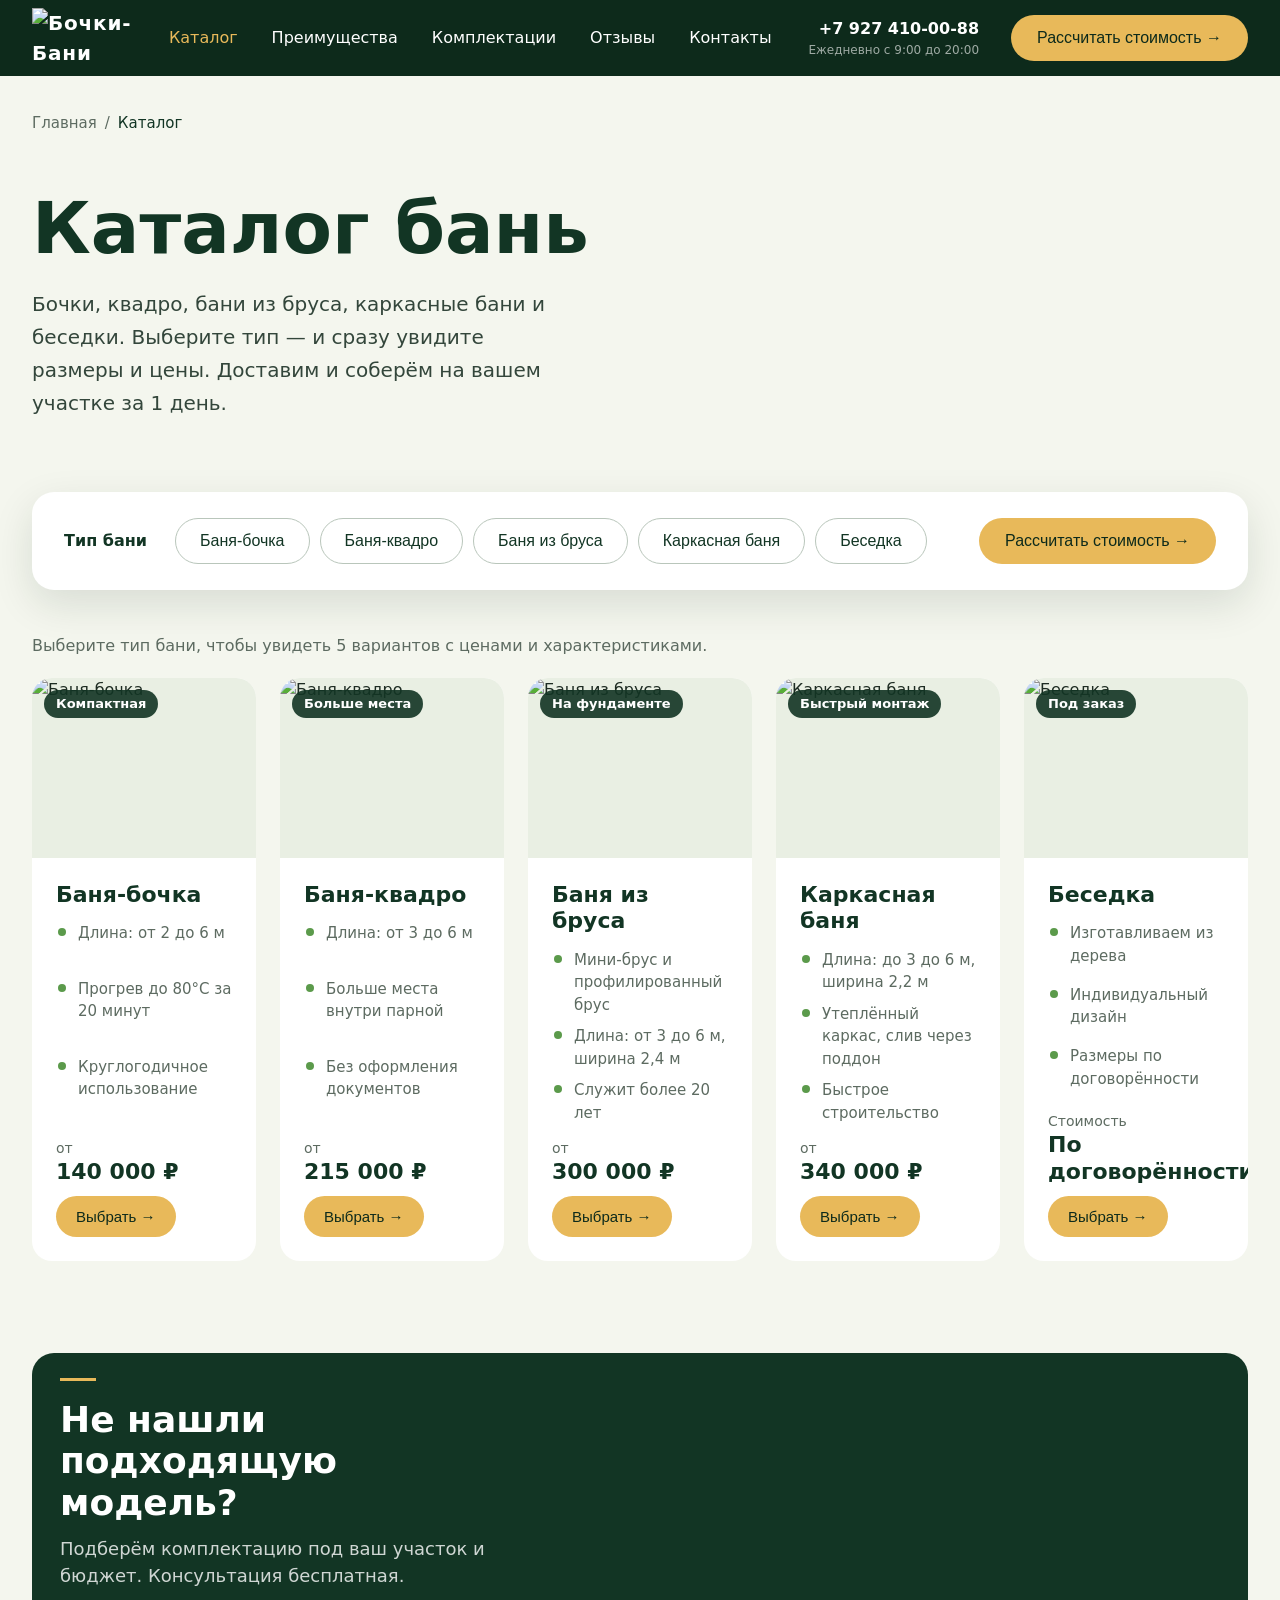
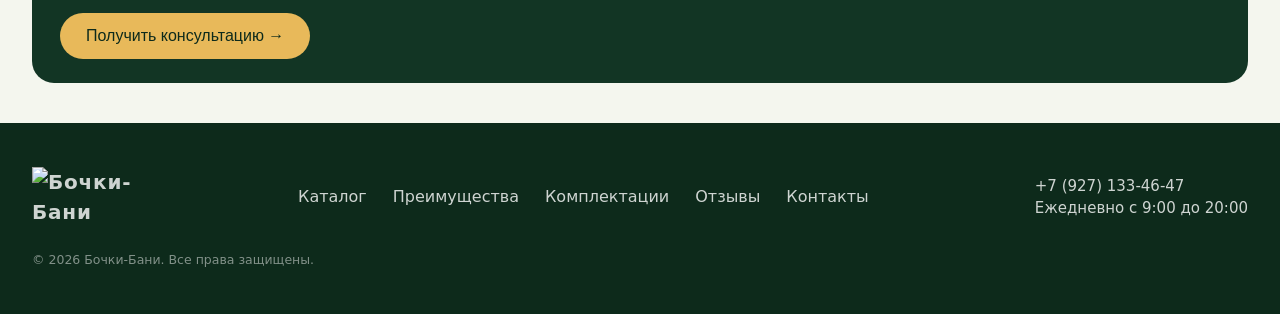
==== catalog.html @ 2bde4aad "Add files via upload" ====
<!doctype html>
<html lang="ru">
  <head>
    <meta charset="utf-8" />
    <meta
      name="viewport"
      content="width=device-width,initial-scale=1,viewport-fit=cover"
    />
    <title>
      Каталог бань — Бочки-Бани: бочки, квадро, из бруса, каркасные, беседки
    </title>
    <meta
      name="description"
      content="Каталог бань с собственного производства: баня-бочка, баня-квадро, баня из бруса, каркасная баня, беседка. Прайс-листы, размеры и цены. Сборка за 1 день, гарантия 1 год."
    />
    <link rel="stylesheet" href="style.css" />
    <link rel="stylesheet" href="catalog.css" />
  </head>
  <body>
    <header>
      <div class="w hd">
        <a href="index.html" class="logo"
          ><img src="images/logo.png" alt="Бочки-Бани" width="100"
        /></a>
        <nav id="nav">
          <a href="catalog.html" aria-current="page">Каталог</a>
          <a href="index.html#why">Преимущества</a>
          <a href="index.html#comp">Комплектации</a>
          <a href="index.html#reviews">Отзывы</a>
          <a href="#contacts">Контакты</a>
        </nav>
        <div class="ph">
          <a href="tel:+79274100088">+7 927 410-00-88</a>
          <small>Ежедневно с 9:00 до 20:00</small>
        </div>
        <button class="btn" data-open>Рассчитать стоимость →</button>
        <button class="bg" id="bg" aria-label="Меню" aria-expanded="false">
          ☰
        </button>
      </div>
    </header>

    <main id="top">
      <!-- Первый экран -->
      <div class="cat-hero">
        <div
          class="cat-hero__media"
          role="img"
          aria-label="Баня-бочка на берегу озера"
        ></div>
        <div class="w">
          <div class="crumbs">
            <a href="index.html">Главная</a><span>/</span
            ><span>Каталог</span>
          </div>
          <h1>Каталог бань</h1>
          <p class="lead">
            Бочки, квадро, бани из бруса, каркасные бани и беседки. Выберите тип
            — и сразу увидите размеры и цены. Доставим и соберём на вашем
            участке за 1 день.
          </p>
        </div>
      </div>

      <!-- Выбор типа -->
      <div class="w">
        <div class="picker">
          <span class="picker__label" id="pl">Тип бани</span>
          <div class="tabs" id="tabs" role="group" aria-labelledby="pl"></div>
          <button class="btn" data-open>Рассчитать стоимость →</button>
        </div>
      </div>

      <section class="types" id="catalog">
        <div class="w">
          <p class="hint">
            Выберите тип бани, чтобы увидеть 5 вариантов с ценами и
            характеристиками.
          </p>
          <div class="tcards" id="tcards"></div>
        </div>
      </section>

      <!-- 5 вариантов выбранного типа -->
      <section class="vp" id="variants" tabindex="-1" hidden aria-live="polite">
        <div class="w">
          <div class="vp__head">
            <div>
              <div class="eyebrow">Прайс-лист</div>
              <h2 id="vTitle"></h2>
              <p class="lead" id="vDesc"></p>
            </div>
            <div class="vp__note" id="vNote" hidden></div>
          </div>
          <div class="model-video" id="modelVideo" hidden>
            <h3 id="modelVideoTitle">Видеообзор модели</h3>
            <video id="modelVideoPlayer" controls playsinline preload="metadata">
              <source id="modelVideoSource" src="" type="video/mp4" />
              Ваш браузер не поддерживает воспроизведение видео.
            </video>
          </div>
          <div class="vgrid" id="vgrid"></div>
        </div>
      </section>

      <!-- Не нашли модель -->
      <section class="promo">
        <div class="w">
          <div class="promo__box rev">
            <div class="promo__txt">
              <h2>Не нашли подходящую модель?</h2>
              <p>
                Подберём комплектацию под ваш участок и бюджет. Консультация
                бесплатная.
              </p>
              <button class="btn" data-model="Индивидуальный заказ">
                Получить консультацию →
              </button>
            </div>
          </div>
        </div>
      </section>

    </main>

    <footer id="contacts">
      <div class="w ft">
        <a href="index.html" class="logo"
          ><img src="images/logo.png" alt="Бочки-Бани" width="100"
        /></a>
        <nav>
          <a href="catalog.html">Каталог</a
          ><a href="index.html#why">Преимущества</a>
          <a href="index.html#comp">Комплектации</a
          ><a href="index.html#reviews">Отзывы</a>
          <a href="#contacts">Контакты</a>
        </nav>
        <div>
          <a href="tel:+79271334647">+7 (927) 133-46-47</a><br />Ежедневно с
          9:00 до 20:00
        </div>
        <small style="width: 100%; opacity: 0.6"
          >© 2026 Бочки-Бани. Все права защищены.</small
        >
      </div>
    </footer>

    <!-- Форма заявки (та же, что на главной) -->
    <div class="m" id="fm" role="dialog" aria-modal="true" aria-labelledby="ft">
      <div class="box">
        <button class="x" data-close aria-label="Закрыть">×</button>
        <h3 id="ft" style="color: var(--g)">Рассчитать стоимость</h3>
        <form id="f" novalidate>
          <label for="n">Имя</label
          ><input id="n" name="name" autocomplete="name" />
          <div class="e"></div>
          <label for="p">Телефон</label>
          <input
            id="p"
            name="phone"
            type="tel"
            placeholder="+7 (___) ___-__-__"
            autocomplete="tel"
          />
          <div class="e"></div>
          <label for="mo">Интересующая модель</label
          ><select id="mo" name="model"></select>
          <label for="c">Комментарий (необязательно)</label>
          <textarea id="c" name="comment" rows="3"></textarea>
          <button
            class="btn"
            style="margin-top: 14px; width: 100%; justify-content: center"
            id="sb"
          >
            Отправить заявку
          </button>
          <div class="st" id="st" role="status"></div>
        </form>
      </div>
    </div>

    <script>
      const V = (len, name, options) => ({ len, name, options });
      const P = (a, b) => [
        { w: 2, h: 2, price: a },
        { d: 2.1, w: 2.1, price: b }, // у варианта 2,1 м вместо «ширина/высота» выводим «Диаметр»
      ]; // бочка
      const Q = (a, b) => [
        { w: 2.15, h: 2.15, price: a },
        { w: 2.3, h: 2.3, price: b },
      ]; // квадро
      const B = (a, b) => [
        { label: "Мини-брус 45×145 мм", w: 2.4, price: a },
        { label: "Профилированный брус 95×145 мм", w: 2.4, price: b },
      ]; // брус
      const K = (a) => [{ w: 2.2, price: a }]; // каркас

      const CATALOG = [
        {
          id: "bochka",
          video: "videos/bochka.mp4",
          title: "Баня-бочка",
          badge: "Компактная",
          img: "images/catalog-1.jpg",
          specs: [
            "Длина: от 2 до 6 м",
            "Прогрев до 80°C за 20 минут",
            "Круглогодичное использование",
          ],
          desc: "Готовая баня круглой формы: компактная и удобная, по функционалу повторяет полноразмерную баню.",
          customName: "Баня «Своё решение»",
          variants: [
            V(2, "«Мини»", P(140000, 160000)),
            V(3, "«Стандарт»", P(180000, 205000)),
            V(3.5, "«Люкс»", P(200000, 220000)),
            V(4, "«Супер-люкс»", P(215000, 235000)),
            V(5, "«Мега»", P(250000, 270000)),
            V(6, "«Эксклюзив»", P(280000, 300000)),
          ],
        },
        {
          id: "kvadro",
          video: "videos/kvadro.mp4",
          title: "Баня-квадро",
          badge: "Больше места",
          img: "images/catalog-2.jpg",
          specs: [
            "Длина: от 3 до 6 м",
            "Больше места внутри парной",
            "Без оформления документов",
          ],
          desc: "Преимущества бани-бочки и увеличенная площадь внутри за счёт оквадраченной формы.",
          note: "Возможно изготовление бани из кедра",
          variants: [
            V(3, "", Q(215000, 235000)),
            V(3.5, "", Q(235000, 255000)),
            V(4, "", Q(250000, 270000)),
            V(5, "", Q(285000, 305000)),
            V(6, "", Q(315000, 335000)),
          ],
        },
        {
          id: "brus",
          video: "videos/prof-brus.mp4",
          title: "Баня из бруса",
          badge: "На фундаменте",
          img: "images/catalog-3.webp",
          specs: [
            "Мини-брус и профилированный брус",
            "Длина: от 3 до 6 м, ширина 2,4 м",
            "Служит более 20 лет",
          ],
          desc: "Баня на фундаменте из хвойного бруса на выбор: мини-брус или профилированный. Долго сохраняет тепло.",
          note: "Возможно изготовление бани из кедра",
          variants: [
            V(3, "", B(300000, 340000)),
            V(3.5, "", B(315000, 355000)),
            V(4, "", B(330000, 370000)),
            V(5, "", B(360000, 400000)),
            V(6, "", B(390000, 430000)),
          ],
        },
        {
          id: "karkas",
          title: "Каркасная баня",
          badge: "Быстрый монтаж",
          img: "images/catalog-4.jpg",
          specs: [
            "Длина: до 3 до 6 м, ширина 2,2 м",
            "Утеплённый каркас, слив через поддон",
            "Быстрое строительство",
          ],
          desc: "Каркас из балок с утеплением пола, потолка и стен. Основательное решение по доступной цене.",
          variants: [
            V(3, "", K(340000)),
            V(3.5, "", K(355000)),
            V(4, "", K(370000)),
            V(5, "", K(400000)),
            V(6, "", K(430000)),
          ],
        },
        {
          id: "besedka",
          title: "Беседка",
          badge: "Под заказ",
          img: "images/catalog-5.jpg",
          specs: [
            "Изготавливаем из дерева",
            "Индивидуальный дизайн",
            "Размеры по договорённости",
          ],
          desc: "Отличное решение для отдыха на открытом воздухе. Изготавливаем из дерева под ваш запрос.",
          agreement: true,
          priceText: "По договорённости",
          variants: [],
        },
      ];

      /* ============ Утилиты ============ */
      const $ = (s) => document.querySelector(s),
        $$ = (s) => [...document.querySelectorAll(s)];
      const num = (n) => String(n).replace(".", ",");
      const unit = (v) => (/\d/.test(String(v)) ? num(v) + " м" : v);
      const money = (n) =>
        n.toLocaleString("ru-RU").replace(/\u00a0/g, " ") + " ₽";
      const area = (len, w) =>
        typeof w === "number"
          ? "Площадь ≈ " + num(+(len * w).toFixed(2)) + " м²"
          : "";
      const minPrice = (t) => {
        const p = t.variants
          .flatMap((v) => v.options.map((o) => o.price))
          .filter((x) => x != null);
        return p.length ? Math.min(...p) : null;
      };

      /* ============ Карточки типов и вкладки ============ */
      $("#tabs").innerHTML = CATALOG.map(
        (t) =>
          `<button class="tab" data-id="${t.id}" aria-pressed="false">${t.title}</button>`,
      ).join("");
      $("#tcards").innerHTML = CATALOG.map((t, k) => {
        const p = minPrice(t);
        return `<article class="tc rev" data-id="${t.id}" style="--d:${k * 0.07}s">
          <div class="tc__img"><span class="tc__badge">${t.badge}</span><img src="${t.img}" alt="${t.title}" loading="lazy" width="300" height="180" /></div>
          <div class="tc__body"><h3>${t.title}</h3>
            <ul class="tc__specs">${t.specs.map((s) => `<li>${s}</li>`).join("")}</ul>
            <div class="tc__foot"><div class="price"><small>${p ? "от" : "Стоимость"}</small><strong>${p ? money(p) : t.priceText || "По запросу"}</strong></div>
              <button class="btn" data-pick="${t.id}" aria-pressed="false">Выбрать →</button></div></div></article>`;
      }).join("");

      /* ============ Выбор типа → 5 вариантов ============ */
      const panel = $("#variants");
      function select(id, scroll = true) {
        const t = CATALOG.find((x) => x.id === id);
        if (!t) return;
        const modelVideo = $("#modelVideo");
        const modelVideoPlayer = $("#modelVideoPlayer");
        const modelVideoSource = $("#modelVideoSource");
        if (t.video) {
          modelVideo.hidden = false;
          $("#modelVideoTitle").textContent = `Видеообзор: ${t.title}`;
          if (modelVideoSource.getAttribute("src") !== t.video) {
            modelVideoPlayer.pause();
            modelVideoSource.setAttribute("src", t.video);
            modelVideoPlayer.load();
          }
        } else {
          modelVideo.hidden = true;
          modelVideoPlayer.pause();
        }
        $$(".tab").forEach((b) =>
          b.setAttribute("aria-pressed", b.dataset.id === id),
        );
        $$(".tc").forEach((c) => {
          const on = c.dataset.id === id;
          c.classList.toggle("sel", on);
          const b = c.querySelector("[data-pick]");
          b.setAttribute("aria-pressed", on);
          b.textContent = on ? "Выбрано ✓" : "Выбрать →";
        });
        const n = t.variants.length;
        $("#vTitle").textContent = t.agreement
          ? t.title
          : `${t.title}: ${n} вариантов`;
        $("#vDesc").textContent = t.desc;
        const nb = $("#vNote");
        nb.hidden = !t.note;
        nb.textContent = t.note || "";
        $("#vgrid").innerHTML = t.agreement
          ? `<article class="vc vc--custom vc--wide"><div><h3>Размеры и стоимость — по договорённости</h3><p>Изготавливаем беседки из дерева под ваш запрос. Расскажите, что нужно, — обсудим проект и рассчитаем стоимость.</p></div>
             <button class="btn gr" data-model="Беседка">Обсудить проект →</button></article>`
          : t.variants
              .map((v, i) => {
                const name = v.name
                  ? `${t.title} ${v.name}`
                  : `${t.title} ${num(v.len)} м`;
                return `<article class="vc" style="--d:${i * 0.06}s">
            <div class="vc__top"><b>${name}</b><span>Длина: ${num(v.len)} м</span></div>
            <ul class="opts">${v.options
              .map(
                (o) => `
              <li class="opt"><div class="opt__dim">${o.label ? `<b>${o.label}</b><br>` : ""}${o.d != null ? `Диаметр: ${unit(o.d)}` : `Ширина: ${unit(o.w)}${o.h != null ? `<br>Высота: ${unit(o.h)}` : ""}`}${area(v.len, o.w) ? `<small>${area(v.len, o.w)}</small>` : ""}</div>
                <div class="opt__price">${money(o.price)}</div></li>`,
              )
              .join("")}</ul>
            <div class="vc__foot"><button class="btn" data-model="${name} (${num(v.len)} м)">Заказать →</button></div>
          </article>`;
              })
              .join("") +
            `<article class="vc vc--custom${n % 3 === 0 ? " vc--wide" : ""}" style="--d:0.4s"><div><h3>${t.customName || "Свои размеры"}</h3><p>Изготовим баню по вашим параметрам. Индивидуальный расчёт стоимости.</p></div>
             <button class="btn gr" data-model="${t.title}, свои размеры">Рассчитать →</button></article>`;
        panel.hidden = false;
        panel.style.animation = "none";
        void panel.offsetWidth;
        panel.style.animation = "";
        history.replaceState(null, "", "#" + id);
        if (scroll) {
          panel.scrollIntoView({
            behavior: matchMedia("(prefers-reduced-motion: reduce)").matches
              ? "auto"
              : "smooth",
            block: "start",
          });
          panel.focus({ preventScroll: true });
        }
      }
      document.addEventListener("click", (e) => {
        const tab = e.target.closest(".tab"),
          pick = e.target.closest("[data-pick]"),
          card = e.target.closest(".tc");
        if (tab) select(tab.dataset.id);
        else if (pick) select(pick.dataset.pick);
        else if (card && !e.target.closest("button")) select(card.dataset.id);
      });
      const h0 = location.hash.slice(1);
      if (CATALOG.some((t) => t.id === h0)) select(h0, true);

      /* ============ Меню, анимации ============ */
      const nav = $("#nav"),
        bg = $("#bg");
      bg.onclick = () =>
        bg.setAttribute("aria-expanded", nav.classList.toggle("o"));
      $$("#nav a").forEach(
        (a) =>
          (a.onclick = () => {
            nav.classList.remove("o");
            bg.setAttribute("aria-expanded", "false");
          }),
      );
      const ro = new IntersectionObserver(
        (es) =>
          es.forEach((x) => {
            if (x.isIntersecting) {
              x.target.classList.add("in");
              ro.unobserve(x.target);
            }
          }),
        { threshold: 0.12 },
      );
      $$(".rev").forEach((e) => ro.observe(e));

      /* ============ Модальное окно и форма ============ */
      const fm = $("#fm"),
        mo = $("#mo");
      let last;
      mo.innerHTML =
        `<option value="">Не выбрано</option>` +
        CATALOG.map((t) => `<option>${t.title}</option>`).join("") +
        `<option>Индивидуальный заказ</option>`;
      function openForm(model) {
        last = document.activeElement;
        if (model && ![...mo.options].some((o) => o.value === model))
          mo.add(new Option(model, model));
        mo.value = model || "";
        $("#ft").textContent = model
          ? "Заявка: " + model
          : "Рассчитать стоимость";
        $("#st").className = "st";
        fm.classList.add("o");
        $("#n").focus();
      }
      function hide() {
        fm.classList.remove("o");
        last && last.focus();
      }
      document.addEventListener("click", (e) => {
        const b = e.target.closest("[data-open],[data-model]");
        if (b) openForm(b.dataset.model || "");
        if (e.target.closest("[data-close]") || e.target === fm) hide();
      });
      addEventListener("keydown", (e) => e.key === "Escape" && hide());

      // Маска телефона
      const ph = $("#p");
      ph.oninput = () => {
        let d = ph.value.replace(/\D/g, "");
        if (d[0] == "8" || d[0] == "7") d = d.slice(1);
        d = d.slice(0, 10);
        let r = "+7";
        if (d) r += " (" + d.slice(0, 3);
        if (d.length >= 3) r += ")";
        if (d.length > 3) r += " " + d.slice(3, 6);
        if (d.length > 6) r += "-" + d.slice(6, 8);
        if (d.length > 8) r += "-" + d.slice(8, 10);
        ph.value = r;
      };

      // ИЗОЛИРОВАННАЯ точка подключения бэкенда (API / Telegram-бот / CRM)
      const LEAD_ENDPOINT = null;
      async function submitLead(data) {
        if (!LEAD_ENDPOINT) throw new Error("NO_BACKEND");
        const r = await fetch(LEAD_ENDPOINT, {
          method: "POST",
          headers: { "Content-Type": "application/json" },
          body: JSON.stringify(data),
        });
        if (!r.ok) throw new Error("HTTP " + r.status);
      }
      $("#f").onsubmit = async (e) => {
        e.preventDefault();
        const er = $$("#f .e");
        let ok = true;
        er[0].textContent =
          $("#n").value.trim().length < 2 ? ((ok = false), "Введите имя") : "";
        er[1].textContent =
          ph.value.replace(/\D/g, "").length !== 11
            ? ((ok = false), "Введите телефон полностью")
            : "";
        if (!ok) return;
        const st = $("#st"),
          sb = $("#sb");
        sb.disabled = true;
        sb.textContent = "Отправка…";
        try {
          await submitLead(Object.fromEntries(new FormData(e.target)));
          st.textContent = "Спасибо! Заявка отправлена.";
        } catch (x) {
          st.textContent =
            x.message === "NO_BACKEND"
              ? "Приём заявок ещё не подключён: данные никуда не отправлены. Позвоните: +7 927 410-00-88."
              : "Не удалось отправить. Попробуйте позже или позвоните нам.";
        }
        st.className = "st on";
        sb.disabled = false;
        sb.textContent = "Отправить заявку";
      };
    </script>
  </body>
</html>
---- style.css ----
:root {
  --g: #123524;
  --g2: #0d2a1b;
  --cr: #f4f6ee;
  --cr2: #e9efe3;
  --au: #e8b95a;
  --gr: #5b9a4b;
  --tx: #1d2b22;
  --mu: #5d6b61;
  --bg: var(--cr);
  box-sizing: border-box;
  padding-top: env(safe-area-inset-top, 0px);
  padding-bottom: env(safe-area-inset-bottom, 0px);
}

@media (prefers-color-scheme: dark) {
  :root:not([data-theme="light"]) {
    --bg: var(--cr);
  }
}

*,
*::before,
*::after {
  box-sizing: inherit;
}

html {
  scroll-behavior: smooth;
  scroll-padding-top: 80px;
  overflow-x: hidden;
}

body {
  margin: 0;
  font-family:
    Inter,
    system-ui,
    -apple-system,
    "Segoe UI",
    Roboto,
    sans-serif;
  background: var(--bg);
  color: var(--tx);
  line-height: 1.5;
  overflow-x: hidden;
}

img {
  display: block;
  max-width: 100%;
}

h1,
h2,
h3,
p {
  margin: 0;
}

a {
  color: inherit;
  text-decoration: none;
}

.w {
  width: min(1200px, 100% - 40px);
  margin-inline: auto;

}

.btn {
  display: inline-flex;
  align-items: center;
  gap: 10px;
  border: 0;
  border-radius: 99px;
  padding: 14px 26px;
  font: 600 14px inherit;
  cursor: pointer;
  background: var(--au);
  color: var(--g2);
  transition:
    transform 0.25s,
    box-shadow 0.25s;
}

.btn:hover {
}

.btn.gr {
  background: var(--gr);
  color: #fff;
}

.btn.out {
  background: #0003;
  color: #fff;
  border: 1px solid #fff6;
}

.btn.ol {
  background: none;
  border: 1px solid #9bb;
  color: var(--g);
  padding: 9px 20px;
}

:focus-visible {
  outline: 3px solid var(--au);
  outline-offset: 2px;
}

header {
  position: sticky;
  top: 0;
  z-index: 50;
  background: var(--g2);
  color: #fff;
}

.hd {
  display: flex;
  align-items: center;
  gap: 24px;
  height: 64px;
}

.logo {
  font-weight: 800;
  letter-spacing: 0.04em;
  display: flex;
  gap: 8px;
  align-items: center;
}

.logo small {
  display: block;
  font: 400 9px/1 sans-serif;
  opacity: 0.7;
}

nav {
  display: flex;
  gap: 28px;
  margin-inline: auto;
  font-size: 13px;
}

nav a:hover {
  color: var(--au);
}

.ph {
  font-size: 13px;
  text-align: right;
}

.ph small {
  display: block;
  opacity: 0.6;
  font-size: 10px;
}

.bg {
  display: none;
  background: none;
  border: 0;
  color: #fff;
  font-size: 26px;
  margin-left: auto;
  cursor: pointer;
}

.hero {
  position: relative;
  color: #fff;
  min-height: min(560px, 90vh);
  display: flex;
  align-items: center;
  background-image: url('images/hero-bg.png');
  background-position: center;
  background-repeat: no-repeat;
  background-size: cover;
}

.hero::before {
  content: "";
  position: absolute;
  inset: 0;
  background: linear-gradient(90deg, #071a10f0 0, #071a1099 45%, #0000);
}

.hero .w {
  position: relative;
  padding: 60px 0;
}

.badge {
  display: inline-block;
  background: #2f5d3f;
  border-radius: 6px;
  padding: 4px 10px;
  font-size: 11px;
  margin-bottom: 18px;
}

h1 {
  font-size: clamp(32px, 5vw, 58px);
  line-height: 1.1;
  max-width: 640px;
}

h1 b {
  color: var(--au);
}

.hero p {
  margin: 18px 0 28px;
  max-width: 420px;
  opacity: 0.9;
}

.cta {
  display: flex;
  gap: 14px;
  flex-wrap: wrap;
}

.strip {
  background: var(--g);
  color: #fff;
}

.strip .w {
  display: grid;
  grid-template-columns: repeat(4, 1fr);
  gap: 20px;
  padding: 30px 0;
}

#catalog {
  position: relative;
}


.alt {
  position: relative;
}

.bg-trees {
  position: absolute; 
  bottom: -20px;
  left: 0;
  z-index: -1;
}

.bg-trees2 {
  position: absolute;
  right: 0;
  bottom: 0;
  z-index: 0;
}


.it {
  display: flex;
  gap: 14px;
  align-items: flex-start;
  font-size: 13px;
}

.it i,
.ic {
  font-style: normal;
  font-size: 30px;
  line-height: 1;
}

.it small {
  display: block;
  opacity: 0.65;
  font-size: 11px;
}

.specifications-icon {
  width: 30px;
  height: 30px;
}

section {
  padding: clamp(48px, 7vw, 80px) 0;
}

.eyebrow {
  color: var(--gr);
  font: 700 11px sans-serif;
  letter-spacing: 0.1em;
  text-transform: uppercase;
  margin-bottom: 10px;
}

.socials {
  display: flex;
  gap: 5px;
}

h2 {
  font-size: clamp(26px, 3.4vw, 38px);
  line-height: 1.15;
  color: var(--g);
}

.lead {
  color: var(--mu);
  margin: 14px 0 24px;
  font-size: 14px;
}

.cat {
  display: grid;
  grid-template-columns: 1fr 2.2fr;
  gap: 36px;
  align-items: start;
}

.cards {
  display: grid;
  grid-template-columns: repeat(4, 1fr);
  gap: 16px;
}

.card {
  background: #fff;
  border-radius: 18px;
  padding: 18px;
  display: flex;
  flex-direction: column;
  gap: 10px;
  transition:
    transform 0.3s,
    box-shadow 0.3s;
  font-size: 12px;
}

.card:hover {
  transform: translateY(-5px);
  box-shadow: 0 14px 30px #0e2a1b22;
}

.card img {
  height: 100px;
  margin: auto;
  object-fit: contain;
}

.card2 {
  height: auto;
}

.card2 img {
  height: 20px !important;
  margin: 0;
}

.card h3 {
  font-size: 16px;
  color: var(--g);
}

.card ul {
  padding-left: 16px;
  margin: 0;
  color: var(--mu);
  flex: 1;
}

.card strong {
  font-size: 16px;
}

.why {
  display: grid;
  grid-template-columns: 1fr 1fr;
  background: var(--g2);
  color: #fff;
  padding: 0;
}

.why>img {
  width: 100%;
  height: 100%;
  object-fit: cover;
  min-height: 300px;
}

.why>div {
  padding: clamp(28px, 5vw, 56px);
  display: flex;
  flex-direction: column;
  justify-content: center;
}

.six {
  display: grid;
  grid-template-columns: 1fr 1fr;
  gap: 26px 30px;
  margin-top: 30px;
}

.six div {
  display: flex;
  gap: 14px;
  font-size: 12px;
  color: #fffb;
}

.six b {
  display: block;
  color: #fff;
  font-size: 14px;
}

.ic {
  width: 42px;
  height: 42px;
  flex: none;
  border: 1px solid var(--au);
  border-radius: 50%;
  display: grid;
  place-items: center;
  font-size: 18px;
}

.proj {
  display: grid;
  grid-template-columns: 1fr 2fr;
  gap: 36px;
  align-items: center;
}

.pg {
  display: grid;
  grid-template-columns: 2fr 1fr 1fr;
  grid-template-rows: 1fr 1fr;
  gap: 10px;
  height: clamp(240px, 34vw, 360px);
}

.pg button {
  border: 0;
  padding: 0;
  border-radius: 14px;
  overflow: hidden;
  cursor: zoom-in;
  background: #ccc;
}

.pg button:first-child {
  grid-row: span 2;
}

.pg img,
.gt img {
  width: 100%;
  height: 100%;
  object-fit: cover;
  transition: transform 0.5s;
}

.pg button:hover img {
  transform: scale(1.06);
}

.alt {
  background: var(--cr2);
}

.alt>.comp {
  gap: 20px;
}

.steps {
  display: grid;
  grid-template-columns: 1fr 1fr;
  gap: 36px;
  align-items: center;
}

.s3 {
  display: grid;
  grid-template-columns: repeat(3, 1fr);
  gap: 16px;
  font-size: 12px;
  color: var(--mu);
}

.s3 b {
  display: block;
  color: var(--g);
  font-size: 14px;
  margin: 8px 0 4px;
}

.opts {
  display: flex;
  gap: 16px;
  flex-wrap: wrap;
  margin: 24px 0;
}

.opts div {
  width: 70px;
  text-align: center;
  font-size: 11px;
  color: var(--mu);
}

.opts span {
  display: grid;
  place-items: center;
  width: 46px;
  height: 46px;
  margin: 0 auto 6px;
  border-radius: 50%;
  background: var(--g);
  font-size: 20px;
}

.comp {
  display: grid;
  grid-template-columns: 1fr 1fr;
  align-items: center;
}

.comp>img {
  border-radius: 14px;
  width: 100%;
  height: 280px;
  object-fit: cover;
}

.avrora-wrapper {
  display: flex;
  gap: 16px;
  align-items: center;
}

.variant-icon {
  width: 50px;
  height: 50px;
  padding: 10px;
  background-color: #619B45;
  border-radius: 50%;
}

.faq {
  background: var(--g);
  color: #fff;
  border-radius: 16px;
  padding: 24px;
  display: grid;
  gap: 12px;
  font-size: 13px;
  height: 100%;
}

.faq h3 {
  font-size: 18px;
}

.gal {
  background: var(--g2);
  color: #fff;
}

.gh {
  display: flex;
  justify-content: space-between;
  align-items: flex-start;
  gap: 16px;
  flex-wrap: wrap;
  margin-bottom: 24px;
}

.gal h2 {
  color: var(--au);
}

.gt {
  display: flex;
  gap: 18px;
  overflow-x: auto;
  scroll-snap-type: x mandatory;
  scrollbar-width: none;
  align-items: center;
  padding: 6px 0;
}

.gt::-webkit-scrollbar {
  display: none;
}

.gt img {
  flex: none;
  width: 33%;
  scroll-snap-align: center;
  border-radius: 6px;
  height: 300px;
}

.gc {
  display: flex;
  gap: 10px;
  justify-content: center;
  align-items: center;
  margin-top: 20px;
}

.gc button.a {
  width: 40px;
  height: 40px;
  border-radius: 50%;
  border: 1px solid #fff6;
  background: none;
  color: #fff;
  cursor: pointer;
  font-size: 18px;
}

.dot {
  width: 9px;
  height: 9px;
  border-radius: 50%;
  border: 0;
  background: #fff5;
  padding: 0;
  cursor: pointer;
}

/* Контейнер для точек галереи */
.gc {
  display: flex;
  align-items: center;
  justify-content: center;
  gap: 12px;
}

#dots {
  display: flex !important;
  align-items: center;
  justify-content: flex-start;
  gap: 8px !important;
  max-width: min(60vw, 400px);
  overflow: hidden;
  white-space: nowrap;
  flex-shrink: 1;
}

#dots .dot {
  flex: 0 0 12px;
}

#dots .dot.on {
  flex: 0 0 12px;
}

.dot.on {
  background: var(--au);
}

.rv {
  display: grid;
  grid-template-columns: repeat(3, 1fr) 1.1fr;
  gap: 16px;
  margin-top: 24px;
}

.rv blockquote {
  margin: 0;
  font-size: 12px;
  color: var(--mu);
}

.rv blockquote b {
  display: block;
  color: var(--g);
  margin-top: 10px;
  font-size: 13px;
}

footer {
  background: var(--g2);
  color: #fffc;
  padding: 32px 0;
  font-size: 12px;
}

.ft {
  display: flex;
  gap: 24px;
  align-items: center;
  justify-content: space-between;
  flex-wrap: wrap;
}

.ft nav {
  margin: 0;
  gap: 18px;
  flex-wrap: wrap;
}

.m {
  position: fixed;
  inset: 0;
  background: #000b;
  display: none;
  place-items: center;
  z-index: 100;
  padding: 16px;
}

.m.o {
  display: grid;
  animation: f 0.25s;
}

.box {
  background: #fff;
  border-radius: 18px;
  padding: 28px;
  width: min(440px, 100%);
  position: relative;
  max-height: 90vh;
  overflow: auto;
}

.box label {
  display: block;
  font-size: 12px;
  margin: 12px 0 4px;
  color: var(--mu);
}

.box input,
.box select,
.box textarea {
  width: 100%;
  padding: 12px;
  border: 1px solid #c5d0c6;
  border-radius: 10px;
  font: inherit;
}

.box .e {
  color: #b3261e;
  font-size: 11px;
  min-height: 14px;
}

.x {
  position: absolute;
  right: 12px;
  top: 8px;
  background: none;
  border: 0;
  font-size: 26px;
  cursor: pointer;
}

.st {
  margin-top: 12px;
  font-size: 13px;
  padding: 10px;
  border-radius: 8px;
  display: none;
}

.st.on {
  display: block;
  background: #fff3d6;
}

#lb {
  background: #000e;
}

#lb img {
  max-height: 86vh;
  max-width: 92vw;
  border-radius: 8px;
}

#lb button {
  position: absolute;
  color: #fff;
  background: #fff2;
  border: 0;
  border-radius: 50%;
  width: 44px;
  height: 44px;
  font-size: 22px;
  cursor: pointer;
}

.rev {
  opacity: 0;
  transform: translateY(24px);
  transition:
    opacity 0.7s,
    transform 0.7s;
  transition-delay: var(--d, 0s);
}

.rev.in {
  opacity: 1;
  transform: none;
  z-index: 1;
}

@keyframes f {
  from {
    opacity: 0;
  }
}

@keyframes u {
  from {
    opacity: 0;
    transform: translateY(20px);
  }
}

.why-section__icon {
  width: 40px;
  height: 40px;
  border: 1px solid #EBC778;
  padding: 6px;
  border-radius: 50%;
}

.hero .w>* {
  animation: u 0.8s both;
}

.hero .w>*:nth-child(2) {
  animation-delay: 0.1s;
}

.hero .w>*:nth-child(3) {
  animation-delay: 0.2s;
}

.hero .w>*:nth-child(4) {
  animation-delay: 0.3s;
}

@media (prefers-reduced-motion: reduce) {
  * {
    animation: none !important;
    transition: none !important;
    scroll-behavior: auto !important;
  }

  .rev {
    opacity: 1;
    transform: none;
  }
}

@media (max-width: 1024px) {

  .cat,
  .proj,
  .steps,
  .comp {
    grid-template-columns: 1fr;
  }

  .cards,
  .rv {
    grid-template-columns: 1fr 1fr;
  }

  .strip .w {
    grid-template-columns: 1fr 1fr;
  }

  .ph {
    display: none;
  }
}

@media (max-width: 820px) {
  .bg {
    display: block;
  }

  header .btn,
  header .ph {
    display: none;
  }

  nav {
    position: absolute;
    top: 64px;
    left: 0;
    right: 0;
    background: var(--g2);
    flex-direction: column;
    gap: 0;
    padding: 0 20px;
    max-height: 0;
    overflow: hidden;
    transition: max-height 0.35s;
  }

  nav.o {
    max-height: 340px;
    padding: 8px 20px 16px;
  }

  nav a {
    padding: 12px 0;
    border-bottom: 1px solid #fff1;
  }

  .why,
  .six {
    grid-template-columns: 1fr;
  }

  .hero::before {
    background: linear-gradient(180deg, #071a10cc, #071a1099);
  }
}

@media (max-width: 560px) {

  .cards,
  .rv,
  .s3,
  .strip .w {
    grid-template-columns: 1fr;
  }

  .pg {
    grid-template-columns: 1fr 1fr;
    grid-template-rows: auto;
    height: auto;
  }

  .pg button {
    aspect-ratio: 4/3;
  }

  .pg button:first-child {
    grid-column: span 2;
    grid-row: auto;
  }

  .btn {
    padding: 13px 20px;
  }

  .cta .btn {
    width: 100%;
    justify-content: center;
  }
}

/* ===== Десктоп: увеличенная типографика (≥1025px) =====
     Мобильные/планшетные стили выше не затронуты. */
@media (min-width: 1025px) {
  .w {
    width: min(1280px, 100% - 64px);
  }

  /* Шапка */
  .hd {
    height: 76px;
    gap: 32px;
  }

  .logo {
    font-size: 20px;
  }

  .logo small {
    font-size: 11px;
    margin-top: 3px;
  }

  nav {
    font-size: 16px;
    gap: 34px;
  }

  .ph {
    font-size: 16px;
    font-weight: 600;
  }

  .ph small {
    font-size: 12px;
    font-weight: 400;
  }

  .btn {
    font-size: 16px;
  }

  .btn.ol {
    padding: 12px 24px;
    font-size: 15px;
  }

  /* Первый экран */
  .hero {
    min-height: min(640px, 90vh);
  }

  .badge {
    font-size: 14px;
    padding: 6px 14px;
    margin-bottom: 22px;
  }

  h1 {
    font-size: clamp(44px, 4.6vw, 68px);
    max-width: 760px;
  }

  .hero p {
    font-size: 20px;
    max-width: 520px;
    margin: 22px 0 34px;
  }

  /* Полоса преимуществ */
  .strip .w {
    padding: 38px 0;
  }

  .it {
    font-size: 17px;
    gap: 16px;
  }

  .it small {
    font-size: 14px;
    margin-top: 2px;
  }

  .specifications-icon {
    width: 38px;
    height: 38px;
  }

  /* Общие заголовки секций */
  .eyebrow {
    font-size: 14px;
    margin-bottom: 14px;
  }

  h2 {
    font-size: clamp(34px, 3.4vw, 48px);
  }

  .lead {
    font-size: 18px;
    line-height: 1.6;
    margin: 18px 0 30px;
  }

  /* Каталог */
  .cat {
    grid-template-columns: 1fr 2.3fr;
    gap: 48px;
  }

  .cards {
    gap: 20px;
  }

  .card {
    font-size: 15px;
    padding: 22px;
    gap: 12px;
  }

  .card img {
    height: 130px;
  }

  .card h3 {
    font-size: 21px;
  }

  .card strong {
    font-size: 21px;
  }

  .card ul {
    line-height: 1.6;
  }

  /* Почему выбирают */
  .why>div {
    padding: clamp(40px, 5vw, 72px);
  }

  .six {
    gap: 34px 40px;
    margin-top: 38px;
  }

  .six div {
    font-size: 15px;
    gap: 16px;
    line-height: 1.5;
  }

  .six b {
    font-size: 18px;
    margin-bottom: 4px;
  }

  .why-section__icon {
    width: 52px;
    height: 52px;
    padding: 8px;
    flex: none;
  }

  /* Проекты / шаги */
  .proj {
    gap: 48px;
  }

  .pg {
    height: clamp(300px, 36vw, 440px);
  }

  .steps {
    gap: 48px;
  }

  .s3 {
    font-size: 15px;
    gap: 24px;
    line-height: 1.5;
  }

  .s3 b {
    font-size: 18px;
    margin: 12px 0 6px;
  }

  .s3 img {
    width: 48px;
    height: 48px;
  }

  /* Комплектации */
  .opts {
    gap: 22px;
  }

  .opts div,
  .comp .opts>div {
    width: 96px;
    font-size: 14px;
  }

  .variant-icon {
    width: 60px;
    height: 60px;
    padding: 12px;
  }

  .comp {
    gap: 48px;
  }

  .comp>img {
    height: 340px;
  }

  .comp h3 {
    font-size: 28px;
  }

  /* Блок «Есть вопросы?» */
  .faq {
    padding: 34px;
    font-size: 16px;
    gap: 16px;
  }

  .faq h3 {
    font-size: 26px;
  }

  .faq a {
    font-size: 20px;
    font-weight: 600;
  }

  /* Галерея */
  .gh small {
    font-size: 16px;
  }

  .gt img {
    height: 340px;
  }

  .gc button.a {
    width: 48px;
    height: 48px;
    font-size: 22px;
  }

  .dot {
    width: 11px;
    height: 11px;
  }

  /* Отзывы */
  .rv {
    gap: 20px;
    margin-top: 32px;
  }

  .rv blockquote {
    font-size: 15px;
    line-height: 1.6;
  }

  .rv blockquote b {
    font-size: 16px;
    margin-top: 14px;
  }

  /* Подвал */
  footer {
    font-size: 15px;
    padding: 44px 0;
  }

  .ft nav {
    gap: 26px;
  }
}

/* ---------- Видеообзор на главной ---------- */
.video-showcase {
  margin-top: 34px;
  padding: clamp(20px, 4vw, 36px);
  border: 1px solid rgba(232, 185, 90, .32);
  border-radius: 22px;
  background: rgba(255, 255, 255, .72);
}

.video-showcase h3 {
  margin: 8px 0 10px;
  font-size: clamp(22px, 3vw, 30px);
}

/* Видеообзор занимает обе колонки сетки .proj */
.video-showcase {
  grid-column: 1 / -1;
  min-width: 0;
}

/* Два видео внутри белого блока .video-showcase */
.video-showcase .video-pair {
  display: flex;
  gap: 12px;
  position: relative;
  width: 100%;
  max-width: 100%;
  min-width: 0;
  margin: 18px 0 0;
  box-sizing: border-box;
  overflow: hidden;
  border-radius: 14px;
}

.video-showcase .video-pair video {
  display: block;
  flex: 0 0 calc((100% - 12px) / 2);
  width: calc((100% - 12px) / 2);
  min-width: 0;
  max-width: calc((100% - 12px) / 2);
  max-height: 620px;
  margin: 0;
  border-radius: 0;
  background: #111;
  object-fit: contain;
}

.model-video video {
  display: block;
  width: 100%;
  max-height: 620px;
  margin-top: 18px;
  border-radius: 16px;
  background: #111;
  object-fit: contain;
}

@media (max-width: 640px) {
  .video-showcase { padding: 18px; border-radius: 16px; }
  .video-showcase .video-pair video { border-radius: 0; }
  .model-video video { border-radius: 12px; }
}
---- catalog.css ----
nav a[aria-current="page"] {
  color: var(--au);
}

/* ---------- Первый экран ---------- */
.cat-hero {
  position: relative;
  overflow: hidden;
  background: var(--cr);
  padding: 36px 0 clamp(110px, 12vw, 150px);
}

/* Фото справа с плавным растворением в фон */
.cat-hero__media {
  position: absolute;
  inset: 0 0 0 auto;
  width: min(58%, 820px);
  background: url("images/catalog-hero.jpg") center / cover no-repeat;
  -webkit-mask-image: linear-gradient(90deg, transparent 0, #000 38%),
    linear-gradient(180deg, #000 70%, transparent 100%);
  -webkit-mask-composite: source-in;
  mask-image: linear-gradient(90deg, transparent 0, #000 38%),
    linear-gradient(180deg, #000 70%, transparent 100%);
  mask-composite: intersect;
}

.cat-hero .w {
  position: relative;
}

.crumbs {
  display: flex;
  gap: 8px;
  font-size: 13px;
  color: var(--mu);
  margin-bottom: clamp(24px, 5vw, 56px);
}

.crumbs a:hover {
  color: var(--gr);
}

.crumbs span:last-child {
  color: var(--g);
}

.cat-hero h1 {
  font-size: clamp(38px, 6vw, 72px);
  line-height: 1.05;
  color: var(--g);
  max-width: 700px;
}

.cat-hero .lead {
  font-size: 16px;
  max-width: 460px;
  margin: 22px 0 0;
  line-height: 1.65;
  color: #33463b;
}

/* ---------- Панель выбора типа бани ---------- */
.picker {
  position: relative;
  z-index: 2;
  margin-top: -78px;
  background: #fff;
  border-radius: 22px;
  box-shadow: 0 14px 40px #0e2a1b1f;
  padding: 22px 26px;
  display: flex;
  align-items: center;
  gap: 20px 28px;
  flex-wrap: wrap;
}

.picker__label {
  font-size: 13px;
  font-weight: 700;
  color: var(--g);
  white-space: nowrap;
}

.tabs {
  display: flex;
  gap: 10px;
  flex-wrap: wrap;
  flex: 1;
}

.tab {
  border: 1px solid #b9c6bb;
  background: #fff;
  color: var(--g);
  border-radius: 99px;
  padding: 11px 20px;
  font: 600 14px inherit;
  cursor: pointer;
  transition: background 0.25s, color 0.25s, border-color 0.25s, transform 0.25s;
}

.tab:hover {
  background-color: var(--g);
  border-color: var(--g);
  color: #fff;
}

.tab[aria-pressed="true"] {
  background: var(--g);
  border-color: var(--g);
  color: #fff;
}

/* ---------- Карточки пяти типов ---------- */
.types {
  padding: 44px 0 20px;
}

.tcards {
  display: grid;
  grid-template-columns: repeat(auto-fit, minmax(210px, 1fr));
  gap: 20px;
}

.tc {
  position: relative;
  background: #fff;
  border-radius: 20px;
  overflow: hidden;
  display: flex;
  flex-direction: column;
  outline: 3px solid transparent;
  outline-offset: -3px;
  transition: transform 0.3s, box-shadow 0.3s, outline-color 0.3s;
}


.tc.sel {
  outline-color: var(--au); 
}

.tc__img {
  position: relative;
  height: 150px;
  background: var(--cr2);
  overflow: hidden;
}

.tc__img img {
  width: 100%;
  height: 100%;
  object-fit: cover;
  transition: transform 0.6s;
}

.tc:hover .tc__img img {
  transform: scale(1.06);
}

.tc__badge {
  position: absolute;
  left: 12px;
  top: 12px;
  z-index: 1;
  background: #123524e6;
  color: #fff;
  border-radius: 99px;
  padding: 4px 12px;
  font-size: 12px;
  font-weight: 600;
}

.tc__body {
  padding: 20px;
  display: flex;
  flex-direction: column;
  gap: 14px;
  flex: 1;
}

.tc__body h3 {
  font-size: 19px;
  line-height: 1.2;
  color: var(--g);
}

.tc__specs {
  list-style: none;
  margin: 0;
  padding: 0;
  display: grid;
  gap: 9px;
  font-size: 13px;
  color: var(--mu);
  flex: 1;
}

.tc__specs li {
  position: relative;
  padding-left: 22px;
}

.tc__specs li::before {
  content: "";
  position: absolute;
  left: 2px;
  top: 6px;
  width: 8px;
  height: 8px;
  border-radius: 50%;
  background: var(--gr);
}

.tc__foot {
  display: flex;
  align-items: center;
  justify-content: space-between;
  gap: 10px;
  flex-wrap: wrap;
}

.price small {
  display: block;
  font-size: 12px;
  color: var(--mu);
}

.price strong {
  font-size: 19px;
  color: var(--g);
  line-height: 1.2;
}

.tc .btn {
  padding: 11px 18px;
  font-size: 13px;
}

.tc.sel .btn {
  background: var(--g);
  color: #fff;
}

/* ---------- Панель с 5 вариантами ---------- */
.vp {
  background: var(--cr2);
  padding: clamp(40px, 6vw, 72px) 0;
  scroll-margin-top: 80px;
  animation: rise 0.55s both;
}

.vp[hidden] {
  display: none;
}

.vp:focus {
  outline: none;
}

@keyframes rise {
  from {
    opacity: 0;
    transform: translateY(24px);
  }
}

.vp__head {
  display: flex;
  justify-content: space-between;
  align-items: flex-end;
  gap: 24px;
  flex-wrap: wrap;
  margin-bottom: 30px;
}

.vp__head .lead {
  margin: 12px 0 0;
  max-width: 620px;
}

.vp__note {
  padding: 12px 18px;
  font-size: 12px;
  color: #33333374;
  max-width: 360px;
}

.vgrid {
  display: grid;
  grid-template-columns: repeat(3, 1fr);
  gap: 22px;
}

.vc {
  background: #fff;
  border-radius: 20px;
  overflow: hidden;
  display: flex;
  flex-direction: column;
  animation: rise 0.5s both;
  animation-delay: var(--d, 0s);
  transition: transform 0.3s, box-shadow 0.3s;
}

.vc__top {
  background: var(--g);
  color: var(--cr);
  padding: 18px 24px;
  display: flex;
  justify-content: space-between;
  align-items: center;
  gap: 10px;
  height: 90px;
}

.vc__top b {
  font-size: 20px;
  line-height: 1.2;
}

.vc__top span {
  font-size: 13px;
  font-weight: 600;
  opacity: 0.75;
  white-space: nowrap;
}

.opts {
  list-style: none;
  margin: 0;
  padding: 0;
  flex: 1;
}

.opt {
  display: flex;
  justify-content: space-between;
  align-items: center;
  gap: 14px;
  padding: 16px 24px;
  border-bottom: 1px solid #e6ece5;
  width: 100%;
}

.opt:nth-child(even) {
  background: #f6f8f4;
}

.opt__dim {
  font-size: 14px;
  color: var(--tx);
  line-height: 1.5;
}

.opt__dim small {
  display: block;
  font-size: 12px;
  color: var(--mu);
}

.opt__price {
  font-size: 18px;
  font-weight: 700;
  color: var(--g);
  white-space: nowrap;
  text-align: right;
}

.opt__price.ask {
  font-size: 14px;
  font-weight: 600;
  color: var(--mu);
}

.vc__foot {
  padding: 18px 24px;
}

.vc__foot .btn {
  width: 100%;
  justify-content: center;
  padding: 12px 18px;
  font-size: 14px;
}

.vc--custom {
  background: none;
  border: 2px dashed #8fae95;
  align-items: flex-start;
  justify-content: center;
  gap: 12px;
  padding: 28px;
}

.vc--custom:hover {
  transform: none;
  box-shadow: none;
}

.vc--custom h3 {
  font-size: 20px;
  color: var(--g);
}

.vc--custom p {
  font-size: 14px;
  color: var(--mu);
  line-height: 1.6;
}

/* ---------- Баннер «Не нашли модель?» ---------- */
.promo {
  padding: clamp(40px, 6vw, 72px) 0 40px;
  position: relative;
}

.promo__box {
  position: relative;
  overflow: hidden;
  background: var(--g);
  color: #fff;
  border-radius: 22px;
  padding: 28px 0 28px 28px;
  min-height: 220px;
  display: flex;
  align-items: center;
  height: 330px;
}

.promo__box::after {
  content: "";
  position: absolute;
  inset: 0 0 0 auto;
  width: 55%;
  background: url("images/catalog-cta.jpg") center / cover;
  -webkit-mask-image: linear-gradient(90deg, transparent, #000 45%);
  mask-image: linear-gradient(90deg, transparent, #000 45%);
}

.promo__txt {
  position: relative;
  z-index: 1;
  max-width: 460px;
}

.promo__txt::before {
  content: "";
  display: block;
  width: 36px;
  height: 3px;
  background: var(--au);
  margin-bottom: 18px;
}

.promo h2 {
  color: #fff;
  font-size: clamp(26px, 3vw, 36px);
}

.promo p {
  margin: 12px 0 24px;
  color: #ffffffcc;
  font-size: 15px;
}

/* ---------- Ряд преимуществ ---------- */
.perks {
  padding: 20px 0 clamp(40px, 6vw, 64px);
}

.perks .w {
  display: grid;
  grid-template-columns: repeat(3, 1fr);
  gap: 20px;
}

.perk {
  display: flex;
  gap: 16px;
  align-items: center;
}

.perk i {
  flex: none;
  width: 56px;
  height: 56px;
  border: 1px solid #9bb59f;
  border-radius: 50%;
  display: grid;
  place-items: center;
  font-style: normal;
  font-size: 24px;
  background: #fff;
}

.perk b {
  display: block;
  color: var(--g);
  font-size: 15px;
}

.perk small {
  color: var(--mu);
  font-size: 13px;
}

/* ---------- Планшет ---------- */
@media (max-width: 1024px) {
  .cat-hero__media {
    width: 62%;
    opacity: 0.9;
  }

  .vgrid {
    grid-template-columns: repeat(2, 1fr);
  }

  .perks .w {
    grid-template-columns: 1fr;
  }
}

/* ---------- Мобильные ---------- */
@media (max-width: 640px) {
  .cat-hero {
    padding-bottom: 96px;
  }

  .cat-hero__media {
    position: relative;
    inset: auto;
    width: 100%;
    height: 200px;
    margin-top: 24px;
    order: 2;
    -webkit-mask-image: linear-gradient(180deg, #000 60%, transparent);
    mask-image: linear-gradient(180deg, #000 60%, transparent);
  }

  .cat-hero {
    display: flex;
    flex-direction: column;
  }

  .cat-hero .w {
    order: 1;
  }

  .picker {
    margin-top: -70px;
    padding: 18px;
  }

  .tabs {
    flex-wrap: nowrap;
    overflow-x: auto;
    margin-inline: -18px;
    padding: 2px 18px;
    scrollbar-width: none;
    flex-basis: 100%;
  }

  .tabs::-webkit-scrollbar {
    display: none;
  }

  .tab {
    flex: none;
  }

  .picker .btn {
    width: 100%;
    justify-content: center;
  }

  .tcards,
  .vgrid {
    grid-template-columns: 1fr;
  }

  .promo__box::after {
    opacity: 0.35;
    width: 100%;
  }

  .promo__box .btn {
    width: 100%;
    justify-content: center;
  }
}

/* ---------- Десктоп: крупная типографика ---------- */
@media (min-width: 1025px) {
  .crumbs {
    font-size: 15px;
  }

  .cat-hero .lead {
    font-size: 20px;
    max-width: 540px;
  }

  .picker {
    padding: 26px 32px;
  }

  .picker__label {
    font-size: 16px;
  }

  .tab {
    font-size: 16px;
    padding: 13px 24px;
  }

  .tcards {
    gap: 24px;
  }

  .tc__img {
    height: 180px;
  }

  .tc__body {
    padding: 24px;
  }

  .tc__body h3 {
    font-size: 22px;
  }

  .tc__specs {
    font-size: 15px;
  }

  .tc__badge {
    font-size: 13px;
  }

  .price small {
    font-size: 14px;
  }

  .price strong {
    font-size: 22px;
  }

  .tc .btn {
    font-size: 15px;
    padding: 12px 20px;
  }

  .vp__note {
    font-size: 16px;
  }

  .vgrid {
    gap: 28px;
  }

  .vc__top b {
    font-size: 24px;
  }

  .vc__top span {
    font-size: 15px;
  }

  .opt {
    padding: 20px 30px;
  }

  .opt__dim {
    font-size: 16px;
  }

  .opt__dim small {
    font-size: 14px;
  }

  .opt__price {
    font-size: 22px;
  }

  .opt__price.ask {
    font-size: 16px;
  }

  .vc__foot {
    padding: 22px 30px;
  }

  .vc__foot .btn {
    font-size: 16px;
  }

  .vc--custom {
    padding: 34px;
  }

  .vc--custom h3 {
    font-size: 24px;
  }

  .vc--custom p {
    font-size: 16px;
  }

  .promo p {
    font-size: 18px;
  }

  .perk b {
    font-size: 18px;
  }

  .perk small {
    font-size: 15px;
  }
}

@media (prefers-reduced-motion: reduce) {

  .vp,
  .vc {
    animation: none;
  }
}

/* Подсказка над карточками */
.hint {
  font-size: 14px;
  color: var(--mu);
  margin-bottom: 20px;
}

@media (min-width: 1025px) {
  .hint {
    font-size: 16px;
  }
}

/* Название типа бруса / вариантов в строке цены */
.opt__dim b {
  color: var(--g);
  font-weight: 600;
}

/* Широкая карточка (беседка; «Свои размеры» при 6 вариантах) */
.vc--wide {
  grid-column: 1 / -1;
  flex-direction: row;
  align-items: center;
  justify-content: space-between;
  gap: 24px;
  flex-wrap: wrap;
}

.vc--wide>div {
  max-width: 640px;
}

.vc--wide p {
  margin-top: 6px;
}

@media (max-width: 640px) {
  .vc--wide .btn {
    width: 100%;
    justify-content: center;
  }
}

/* ---------- Видео выбранной модели ---------- */
.model-video {
  margin: 26px 0 30px;
  padding: clamp(18px, 3vw, 30px);
  border: 1px solid rgba(18, 53, 36, .14);
  border-radius: 22px;
  background: var(--cr);
}

.model-video[hidden] { display: none; }

.model-video h3 {
  margin: 0;
  color: var(--g);
  font-size: clamp(20px, 2.5vw, 28px);
}

.model-video video {
  display: block;
  width: 100%;
  max-height: 620px;
  margin-top: 16px;
  border-radius: 14px;
  background: #111;
  object-fit: contain;
}
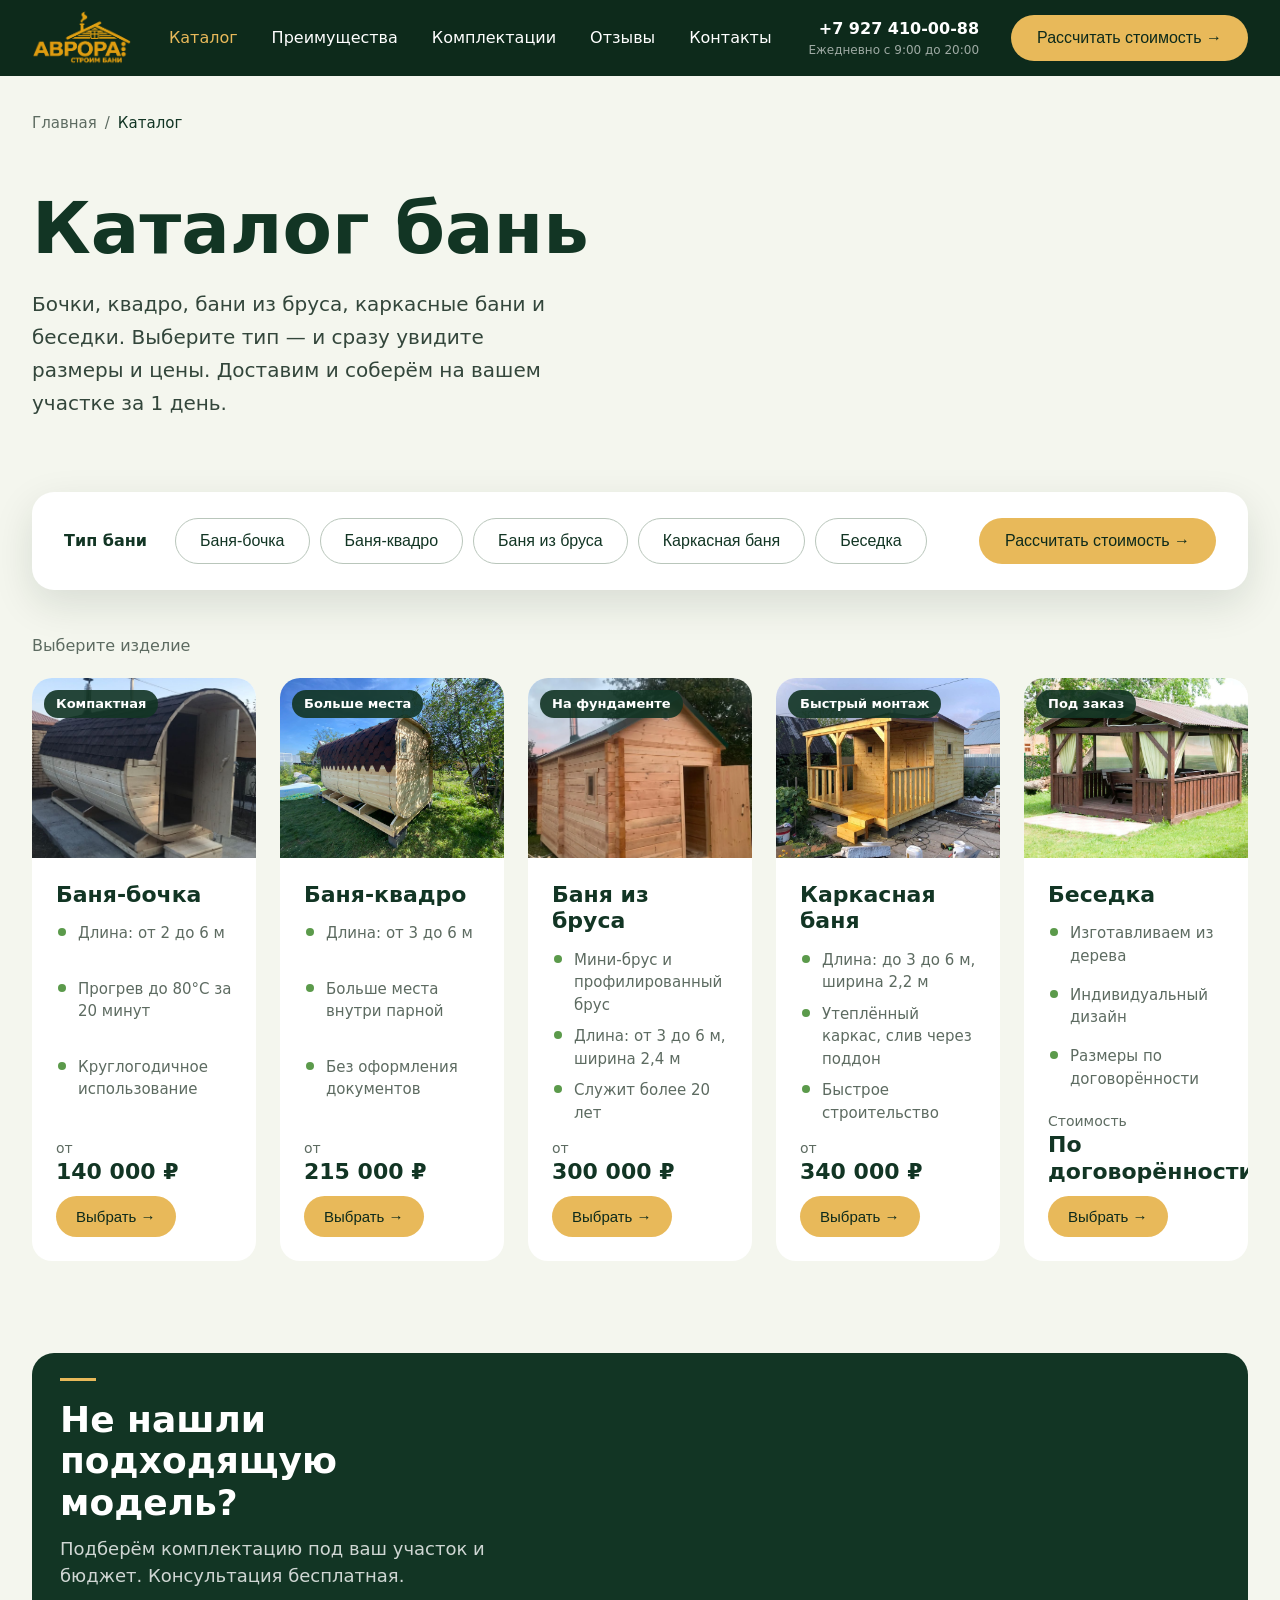
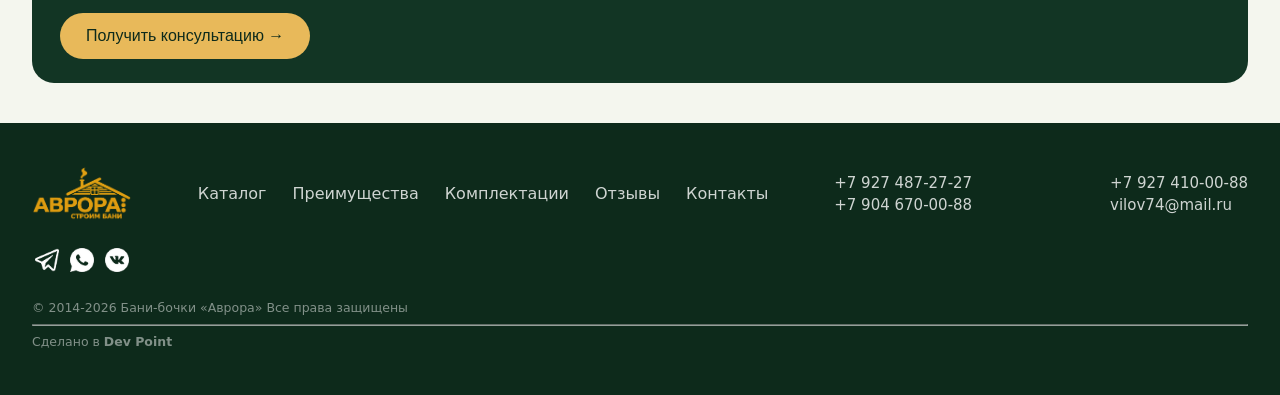
==== commit 4b20e65d: "Add files via upload" ====
--- a/catalog.html
+++ b/catalog.html
@@ -74,8 +74,7 @@
       <section class="types" id="catalog">
         <div class="w">
           <p class="hint">
-            Выберите тип бани, чтобы увидеть 5 вариантов с ценами и
-            характеристиками.
+            Выберите изделие
           </p>
           <div class="tcards" id="tcards"></div>
         </div>
@@ -123,25 +122,41 @@
 
     </main>
 
-    <footer id="contacts">
+<footer id="contacts">
       <div class="w ft">
-        <a href="index.html" class="logo"
-          ><img src="images/logo.png" alt="Бочки-Бани" width="100"
+        <a href="#top" class="logo"
+          ><img src="images/logo.png" alt="logo" width="100px"
         /></a>
+
         <nav>
-          <a href="catalog.html">Каталог</a
-          ><a href="index.html#why">Преимущества</a>
-          <a href="index.html#comp">Комплектации</a
-          ><a href="index.html#reviews">Отзывы</a>
-          <a href="#contacts">Контакты</a>
+          <a href="#catalog">Каталог</a><a href="#why">Преимущества</a
+          ><a href="#comp">Комплектации</a><a href="#reviews">Отзывы</a
+          ><a href="#contacts">Контакты</a>
         </nav>
-        <div>
-          <a href="tel:+79271334647">+7 (927) 133-46-47</a><br />Ежедневно с
-          9:00 до 20:00
-        </div>
-        <small style="width: 100%; opacity: 0.6"
-          >© 2026 Бочки-Бани. Все права защищены.</small
-        >
+        <div style="display: grid; grid-template-columns: 2fr 1fr">
+          <a href="tel:+79274872727">+7 927 487-27-27</a>
+          <a href="tel:+79274100088">+7 927 410-00-88</a>
+          <a href="tel:+79046700088">+7 904 670-00-88</a>
+          <a href="mailto:vilov74@mail.ru" style="color: inherit"
+            >vilov74@mail.ru</a
+          >
+        </div>
+        <div class="socials">
+          <a href="https://t.me/banya_bochka_kzn"
+            ><img src="images/tg.png" alt="tg icon" width="30px"
+          /></a>
+          <a href="https://wa.me/79274100088"
+            ><img src="images/wh.png" alt="tg icon" width="30px"
+          /></a>
+          <a href="https://vk.com/banya_bochka_kzn"
+            ><img src="images/vk.png" alt="tg icon" width="30px"
+          /></a>
+        </div>
+        <small style="width: 100%; opacity: 0.6">
+          © 2014-2026 Бани-бочки «Аврора» Все права защищены
+          <hr />
+          <a href="https://devpoint.studio" target="_blank">Сделано в <b>Dev Point</b></a>
+        </small>
       </div>
     </footer>
 
@@ -183,7 +198,7 @@
       const V = (len, name, options) => ({ len, name, options });
       const P = (a, b) => [
         { w: 2, h: 2, price: a },
-        { d: 2.1, w: 2.1, price: b }, // у варианта 2,1 м вместо «ширина/высота» выводим «Диаметр»
+        { d: 2.1, w: 2.1, price: b }, 
       ]; // бочка
       const Q = (a, b) => [
         { w: 2.15, h: 2.15, price: a },
@@ -250,7 +265,7 @@
             "Длина: от 3 до 6 м, ширина 2,4 м",
             "Служит более 20 лет",
           ],
-          desc: "Баня на фундаменте из хвойного бруса на выбор: мини-брус или профилированный. Долго сохраняет тепло.",
+          desc: "Баня на фундаменте из хвойного бруса на выбор: мини-брус или профилированный.",
           note: "Возможно изготовление бани из кедра",
           variants: [
             V(3, "", B(300000, 340000)),
